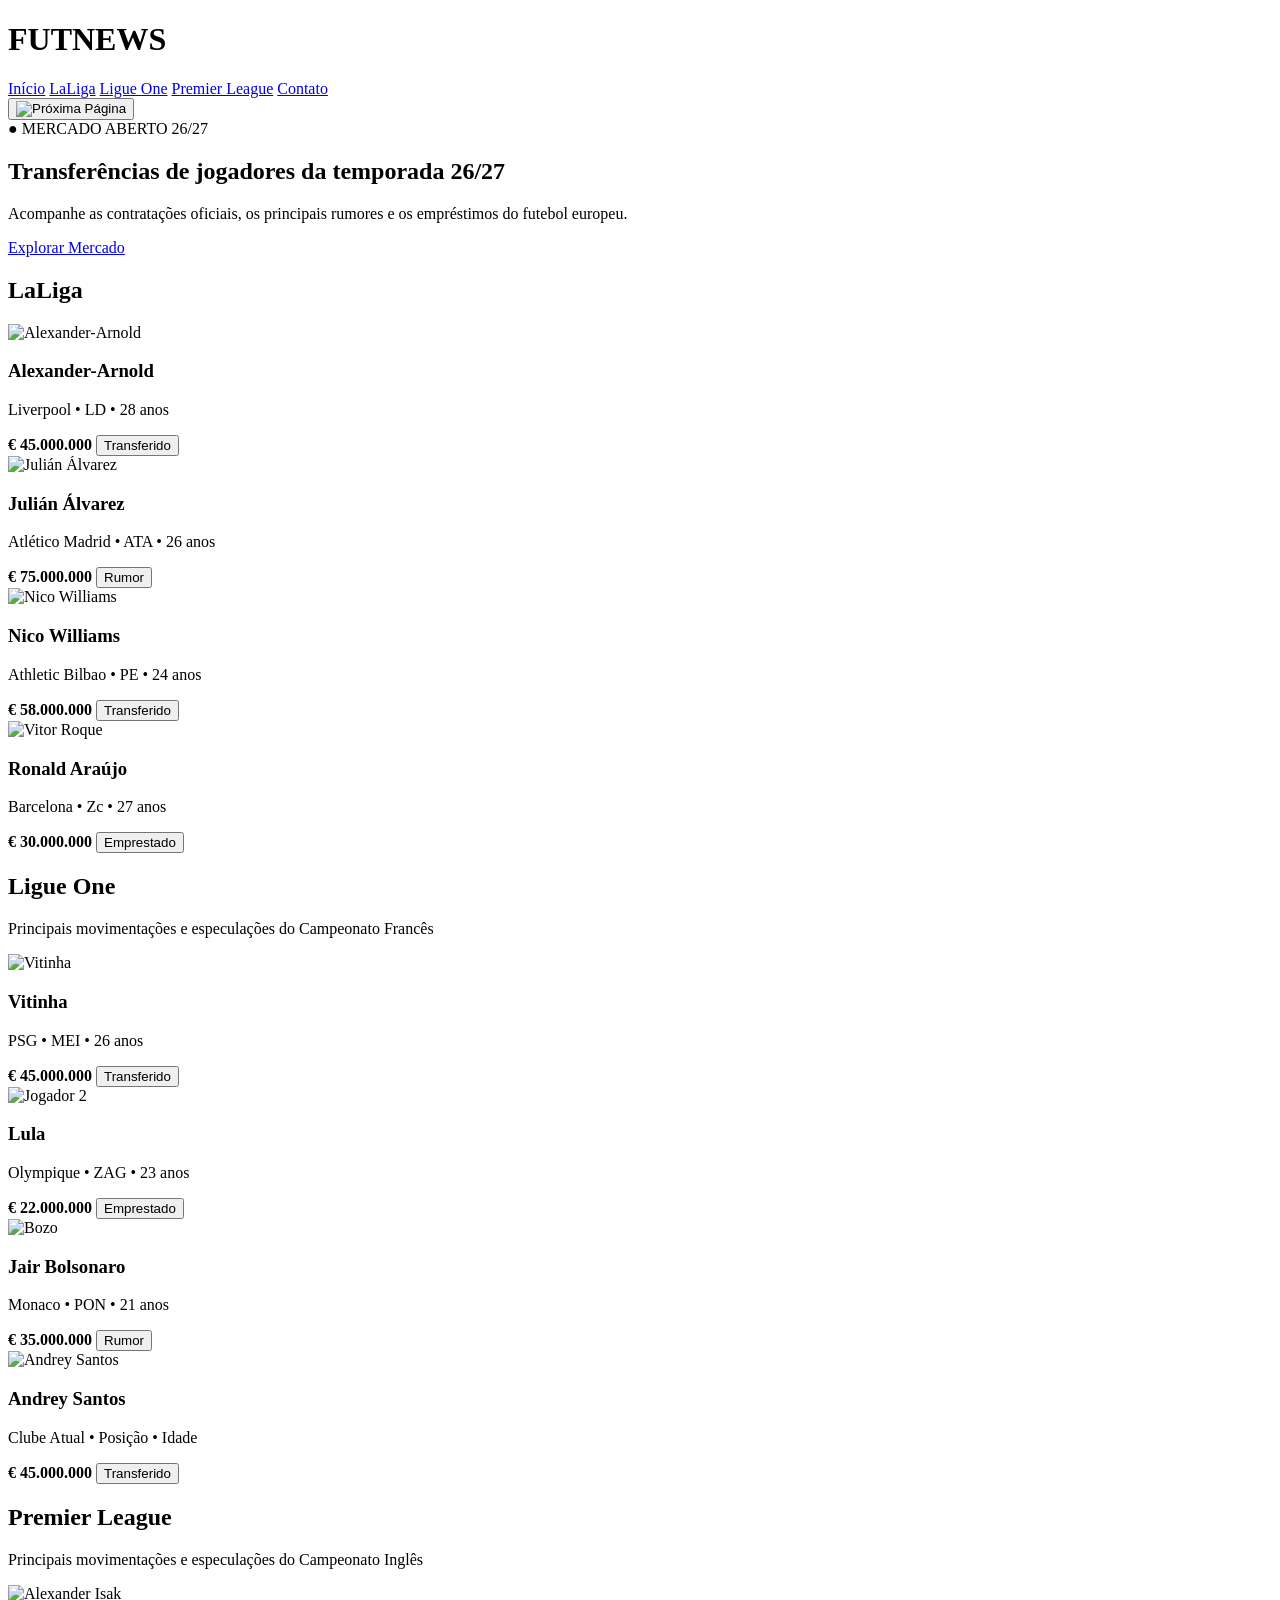
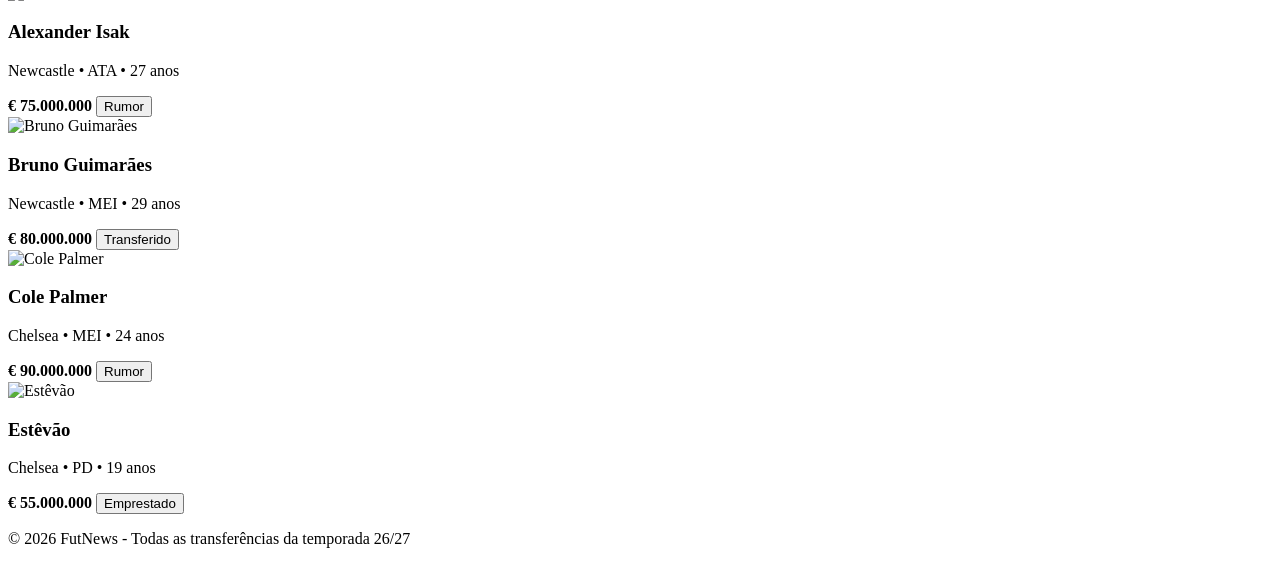
==== index2.html @ 84e95a6e "Add files via upload" ====
<!DOCTYPE html>
<html lang="pt-BR">

<head>
    <meta charset="UTF-8">
    <meta name="viewport" content="width=device-width, initial-scale=1.0">
    <title>FutNews - Mercado da Bola 26/27</title>
    <link rel="preconnect" href="https://fonts.googleapis.com">
    <link rel="preconnect" href="https://fonts.gstatic.com" crossorigin>
    <link href="https://fonts.googleapis.com/css2?family=Montserrat:wght@600;800&family=Inter:wght@400;600&display=swap" rel="stylesheet">
    <link rel="stylesheet" href="CSS/style2.css">
</head>

<body>

    <header>
        <h1>FUT<span>NEWS</span></h1>

        <nav>
            <a href="#inicio">Início</a>
            <a href="#produtos">LaLiga</a>
            <a href="#usados">Ligue One</a>
            <a href="#jogadores">Premier League</a>
            <a href="#contato">Contato</a>
            
        </nav>
        <button id="btn-nova-pagina" class="btn-topo-direito">
                <img src="img/OIP.webp" alt="Próxima Página">
            </button>
    </header>

    <section class="inicio" id="inicio">
        <span class="badge-ao-vivo">● MERCADO ABERTO 26/27</span>
        <h2>Transferências de jogadores da temporada 26/27</h2>
        <p>Acompanhe as contratações oficiais, os principais rumores e os empréstimos do futebol europeu.</p>
        <a href="#produtos">Explorar Mercado</a>
    </section>

    <section class="produtos" id="produtos">
        <h2>LaLiga</h2>
    
        <div class="lista">
            <div class="produto">
                <img src="img/arnold.png.png" alt="Alexander-Arnold">
                <h3>Alexander-Arnold</h3>
                <p>Liverpool • LD • 28 anos</p>
                <strong>€ 45.000.000</strong>
                <button class="status-transferido">Transferido</button>
            </div>
    
            <div class="produto">
                <img src="img/julian.png" alt="Julián Álvarez">
                <h3>Julián Álvarez</h3>
                <p>Atlético Madrid • ATA • 26 anos</p>
                <strong>€ 75.000.000</strong>
                <button class="status-rumor">Rumor</button>
            </div>
    
            <div class="produto">
                <img src="img/nico.png" alt="Nico Williams">
                <h3>Nico Williams</h3>
                <p>Athletic Bilbao • PE • 24 anos</p>
                <strong>€ 58.000.000</strong>
                <button class="status-transferido">Transferido</button>
            </div>
    
            <div class="produto">
                <img src="img/ronald.png" alt="Vitor Roque">
                <h3>Ronald Araújo</h3>
                <p>Barcelona • Zc • 27 anos</p>
                <strong>€ 30.000.000</strong>
                <button class="status-emprestado">Emprestado</button>
            </div>
        </div>
    </section>
    
    <section class="produtos usados" id="usados">
        <h2>Ligue One</h2>
        <p class="subtitulo">Principais movimentações e especulações do Campeonato Francês</p>
    
        <div class="lista">
            <div class="produto">
                <img src="img/vitinha.png" alt="Vitinha">
                <h3>Vitinha</h3>
                <p>PSG • MEI • 26 anos</p>
                <strong>€ 45.000.000</strong>
                <button class="status-transferido">Transferido</button>
            </div>
    
            <div class="produto">
                <img src="img/lula.png" alt="Jogador 2">
                <h3>Lula</h3>
                <p>Olympique • ZAG • 23 anos</p>
                <strong>€ 22.000.000</strong>
                <button class="status-emprestado">Emprestado</button>
            </div>
    
            <div class="produto">
                <img src="img/bolsonaro.png" alt="Bozo">
                <h3>Jair Bolsonaro</h3>
                <p>Monaco • PON • 21 anos</p>
                <strong>€ 35.000.000</strong>
                <button class="status-rumor">Rumor</button>
            </div>
    
            <div class="produto">
                <img src="img/andrey.png" alt="Andrey Santos">
                <h3>Andrey Santos</h3>
                <p>Clube Atual • Posição • Idade</p>
                <strong>€ 45.000.000</strong>
                <button class="status-transferido">Transferido</button>
            </div>
        </div>
    </section>

    <section class="produtos" id="jogadores">
        <h2>Premier League</h2>
        <p class="subtitulo">Principais movimentações e especulações do Campeonato Inglês</p>
    
        <div class="lista">
            <div class="produto">
                <img src="img/isak.png" alt="Alexander Isak">
                <h3>Alexander Isak</h3>
                <p>Newcastle • ATA • 27 anos</p>
                <strong>€ 75.000.000</strong>
                <button class="status-rumor">Rumor</button>
            </div>
    
            <div class="produto">
                <img src="img/bruno.png" alt="Bruno Guimarães">
                <h3>Bruno Guimarães</h3>
                <p>Newcastle • MEI • 29 anos</p>
                <strong>€ 80.000.000</strong>
                <button class="status-transferido">Transferido</button>
            </div>
    
            <div class="produto">
                <img src="img/palmer.png" alt="Cole Palmer">
                <h3>Cole Palmer</h3>
                <p>Chelsea • MEI • 24 anos</p>
                <strong>€ 90.000.000</strong>
                <button class="status-rumor">Rumor</button>
            </div>
    
            <div class="produto">
                <img src="img/estevao.png" alt="Estêvão">
                <h3>Estêvão</h3>
                <p>Chelsea • PD • 19 anos</p>
                <strong>€ 55.000.000</strong>
                <button class="status-emprestado">Emprestado</button>
            </div>
        </div>
    </section>

    <footer id="contato">
        <p>© 2026 FutNews - Todas as transferências da temporada 26/27</p>
    </footer>
    <footer id="contato">
    <script src="script2..js"></script>

</body>
</html>
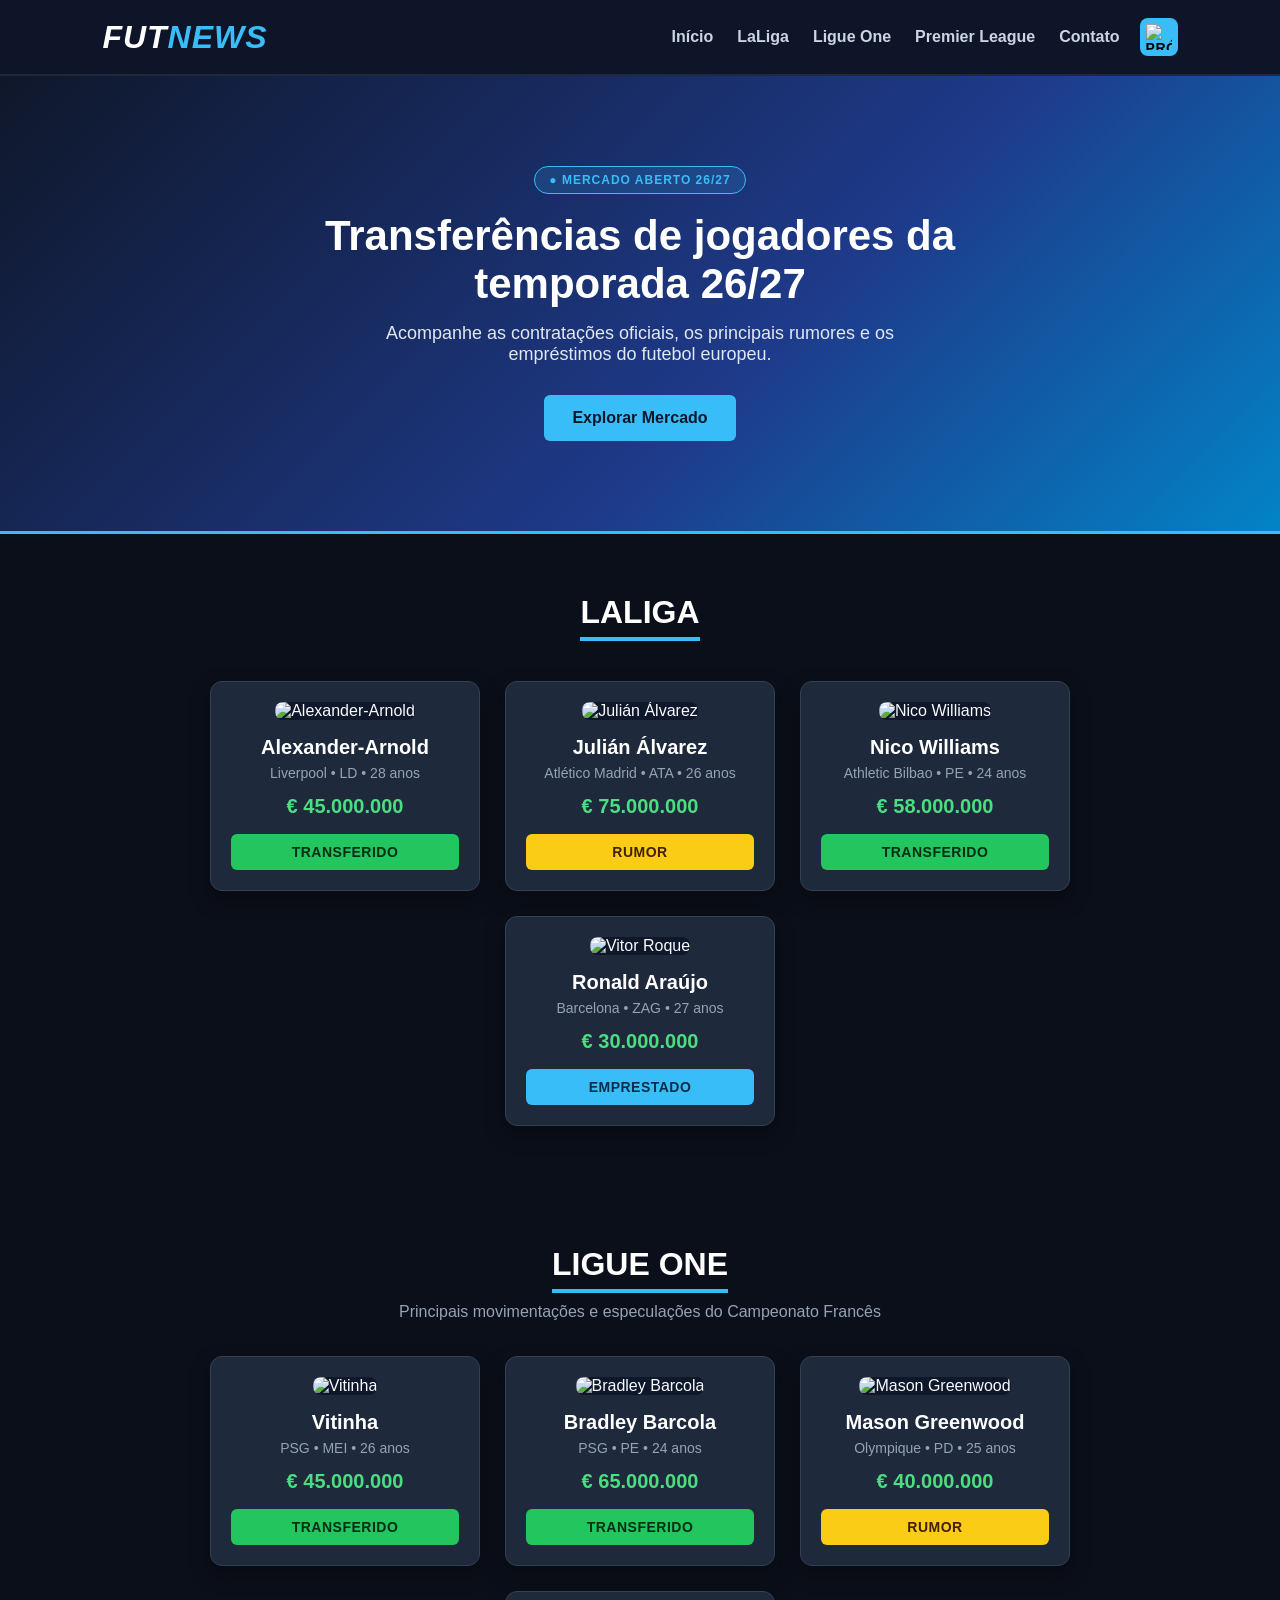
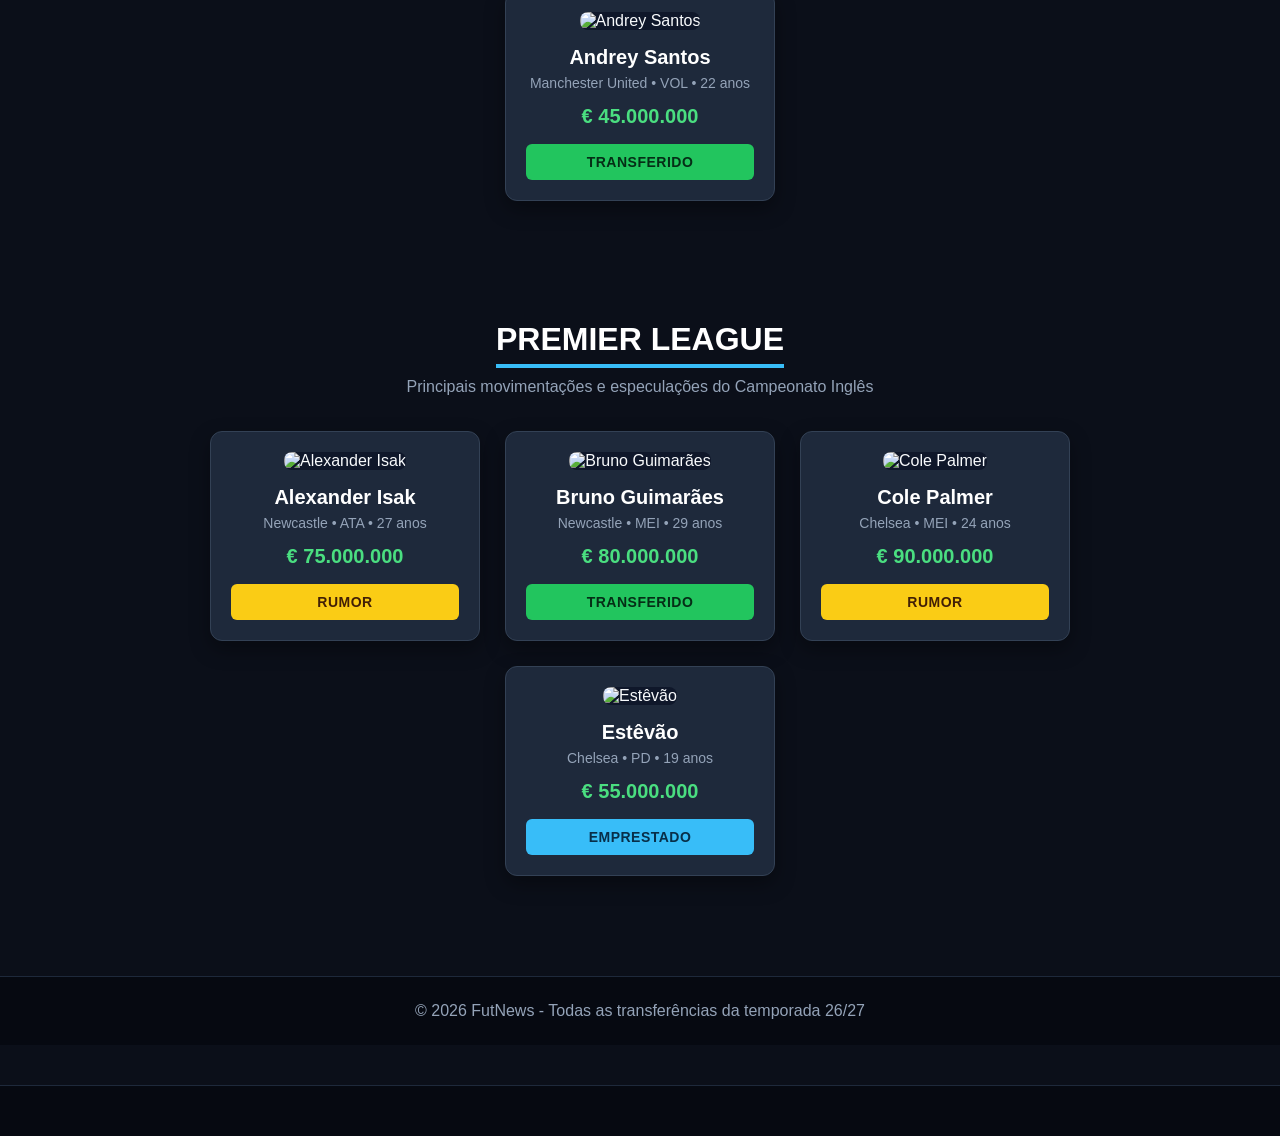
==== commit 95d098de: "Update index2.html" ====
--- a/index2.html
+++ b/index2.html
@@ -22,11 +22,10 @@
             <a href="#usados">Ligue One</a>
             <a href="#jogadores">Premier League</a>
             <a href="#contato">Contato</a>
-            
-        </nav>
-        <button id="btn-nova-pagina" class="btn-topo-direito">
+            <button id="btn-nova-pagina" class="btn-topo-direito">
                 <img src="img/OIP.webp" alt="Próxima Página">
             </button>
+        </nav>
     </header>
 
     <section class="inicio" id="inicio">
@@ -67,7 +66,7 @@
             <div class="produto">
                 <img src="img/ronald.png" alt="Vitor Roque">
                 <h3>Ronald Araújo</h3>
-                <p>Barcelona • Zc • 27 anos</p>
+                <p>Barcelona • ZAG • 27 anos</p>
                 <strong>€ 30.000.000</strong>
                 <button class="status-emprestado">Emprestado</button>
             </div>
@@ -88,25 +87,25 @@
             </div>
     
             <div class="produto">
-                <img src="img/lula.png" alt="Jogador 2">
-                <h3>Lula</h3>
-                <p>Olympique • ZAG • 23 anos</p>
-                <strong>€ 22.000.000</strong>
-                <button class="status-emprestado">Emprestado</button>
+                <img src="img/barcola.png" alt="Bradley Barcola">
+                <h3>Bradley Barcola</h3>
+                <p>PSG • PE • 24 anos</p>
+                <strong>€ 65.000.000</strong>
+                <button class="status-transferido">Transferido</button>
             </div>
     
             <div class="produto">
-                <img src="img/bolsonaro.png" alt="Bozo">
-                <h3>Jair Bolsonaro</h3>
-                <p>Monaco • PON • 21 anos</p>
-                <strong>€ 35.000.000</strong>
+                <img src="img/greenwood.png" alt="Mason Greenwood">
+                <h3>Mason Greenwood</h3>
+                <p>Olympique • PD • 25 anos</p>
+                <strong>€ 40.000.000</strong>
                 <button class="status-rumor">Rumor</button>
             </div>
     
             <div class="produto">
                 <img src="img/andrey.png" alt="Andrey Santos">
                 <h3>Andrey Santos</h3>
-                <p>Clube Atual • Posição • Idade</p>
+                <p>Manchester United • VOL • 22 anos</p>
                 <strong>€ 45.000.000</strong>
                 <button class="status-transferido">Transferido</button>
             </div>
@@ -119,7 +118,7 @@
     
         <div class="lista">
             <div class="produto">
-                <img src="img/isak.png" alt="Alexander Isak">
+                <img src="img/alexander.png" alt="Alexander Isak">
                 <h3>Alexander Isak</h3>
                 <p>Newcastle • ATA • 27 anos</p>
                 <strong>€ 75.000.000</strong>
@@ -135,7 +134,7 @@
             </div>
     
             <div class="produto">
-                <img src="img/palmer.png" alt="Cole Palmer">
+                <img src="img/cole.png" alt="Cole Palmer">
                 <h3>Cole Palmer</h3>
                 <p>Chelsea • MEI • 24 anos</p>
                 <strong>€ 90.000.000</strong>
@@ -159,4 +158,4 @@
     <script src="script2..js"></script>
 
 </body>
-</html>+</html>
--- a/CSS/style2.css
+++ b/CSS/style2.css
@@ -0,0 +1,283 @@
+* {
+    margin: 0;
+    padding: 0;
+    box-sizing: border-box;
+}
+
+html {
+    scroll-behavior: smooth;
+}
+
+body {
+    font-family: 'Inter', Arial, sans-serif;
+    background: #0b0f19;
+    color: #f8fafc;
+}
+
+/* Cabeçalho */
+header {
+    background: rgba(15, 23, 42, 0.95);
+    border-bottom: 2px solid #1e293b;
+    padding: 18px 8%;
+    display: flex;
+    justify-content: space-between;
+    align-items: center;
+    position: sticky;
+    top: 0;
+    z-index: 100;
+}
+
+header h1 {
+    font-family: 'Montserrat', sans-serif;
+    font-weight: 800;
+    font-style: italic;
+    letter-spacing: 1px;
+    color: #ffffff;
+}
+
+header h1 span {
+    color: #38bdf8;
+}
+
+nav a {
+    color: #cbd5e1;
+    text-decoration: none;
+    margin-left: 24px;
+    font-weight: 600;
+    transition: color 0.3s;
+}
+
+nav a:hover {
+    color: #38bdf8;
+}
+
+/* Banner Principal */
+.inicio {
+    background: linear-gradient(135deg, #0f172a 0%, #1e3a8a 60%, #0284c7 100%);
+    color: white;
+    text-align: center;
+    padding: 90px 20px;
+    border-bottom: 3px solid #38bdf8;
+}
+
+.badge-ao-vivo {
+    display: inline-block;
+    background: rgba(56, 189, 248, 0.15);
+    border: 1px solid #38bdf8;
+    color: #38bdf8;
+    padding: 6px 14px;
+    border-radius: 20px;
+    font-size: 12px;
+    font-weight: 600;
+    letter-spacing: 1px;
+    margin-bottom: 18px;
+}
+
+.inicio h2 {
+    font-family: 'Montserrat', sans-serif;
+    font-size: 42px;
+    font-weight: 800;
+    max-width: 800px;
+    margin: 0 auto 15px;
+    animation: aparecer 0.8s ease-out;
+}
+
+.inicio p {
+    color: #e2e8f0;
+    font-size: 18px;
+    max-width: 600px;
+    margin: 0 auto 30px;
+}
+
+.inicio a {
+    display: inline-block;
+    background: #38bdf8;
+    color: #0f172a;
+    font-weight: 800;
+    padding: 14px 28px;
+    text-decoration: none;
+    border-radius: 6px;
+    transition: transform 0.2s, background 0.3s;
+}
+
+.inicio a:hover {
+    background: #7dd3fc;
+    transform: scale(1.05);
+}
+
+/* Seções das Ligas */
+.produtos {
+    padding: 60px 8%;
+    text-align: center;
+}
+
+.produtos h2 {
+    font-family: 'Montserrat', sans-serif;
+    font-size: 32px;
+    font-weight: 800;
+    text-transform: uppercase;
+    margin-bottom: 10px;
+    color: #ffffff;
+    display: inline-block;
+    border-bottom: 4px solid #38bdf8;
+    padding-bottom: 6px;
+}
+
+.produtos .subtitulo {
+    color: #94a3b8;
+    margin-bottom: 35px;
+}
+
+.lista {
+    display: flex;
+    justify-content: center;
+    gap: 25px;
+    flex-wrap: wrap;
+    margin-top: 30px;
+}
+
+/* Cards dos Jogadores */
+.produto {
+    background: #1e293b;
+    border: 1px solid #334155;
+    width: 270px;
+    padding: 20px;
+    border-radius: 12px;
+    box-shadow: 0 8px 20px rgba(0, 0, 0, 0.35);
+    transition: transform 0.3s ease, border-color 0.3s ease, box-shadow 0.3s ease;
+}
+
+.produto:hover {
+    transform: translateY(-8px);
+    border-color: #38bdf8;
+    box-shadow: 0 12px 28px rgba(56, 189, 248, 0.2);
+}
+
+.produto img {
+    width: 100%;
+    height: 170px;
+    object-fit: cover;
+    border-radius: 8px;
+    background: #0f172a;
+}
+
+.produto h3 {
+    font-family: 'Montserrat', sans-serif;
+    font-size: 20px;
+    margin: 16px 0 6px;
+    color: #ffffff;
+}
+
+.produto p {
+    color: #94a3b8;
+    font-size: 14px;
+    margin-bottom: 14px;
+}
+
+.produto strong {
+    display: block;
+    color: #4ade80;
+    font-size: 20px;
+    margin-bottom: 16px;
+}
+
+/* Botões de Status com cores diferentes */
+button {
+    width: 100%;
+    border: none;
+    padding: 10px 16px;
+    border-radius: 6px;
+    font-weight: 700;
+    font-size: 14px;
+    text-transform: uppercase;
+    letter-spacing: 0.5px;
+    cursor: pointer;
+    transition: opacity 0.2s, transform 0.2s;
+}
+
+button:hover {
+    opacity: 0.9;
+    transform: scale(1.02);
+}
+
+.status-transferido {
+    background: #22c55e;
+    color: #052e16;
+}
+
+.status-rumor {
+    background: #facc15;
+    color: #422006;
+}
+
+.status-emprestado {
+    background: #38bdf8;
+    color: #082f49;
+}
+
+/* Rodapé */
+footer {
+    background: #060911;
+    border-top: 1px solid #1e293b;
+    color: #94a3b8;
+    text-align: center;
+    padding: 25px;
+    margin-top: 40px;
+}
+
+/* Animação */
+@keyframes aparecer {
+    from {
+        opacity: 0;
+        transform: translateY(15px);
+    }
+    to {
+        opacity: 1;
+        transform: translateY(0);
+    }
+}
+
+@media (max-width: 600px) {
+    header {
+        flex-direction: column;
+        gap: 15px;
+    }
+
+    nav a {
+        margin: 0 10px;
+    }
+
+    .inicio h2 {
+        font-size: 28px;
+    }
+}
+header nav {
+    display: flex;
+    align-items: center;
+}
+
+.btn-topo-direito {
+    width: 38px;
+    height: 38px;
+    padding: 6px;
+    margin-left: 20px;
+    border-radius: 8px;
+    background: #38bdf8;
+    border: none;
+    display: flex;
+    align-items: center;
+    justify-content: center;
+    cursor: pointer;
+    transition: transform 0.2s, background 0.3s;
+}
+
+.btn-topo-direito:hover {
+    background: #7dd3fc;
+    transform: scale(1.08);
+}
+
+.btn-topo-direito img {
+    width: 100%;
+    height: 100%;
+    object-fit: contain;
+}
